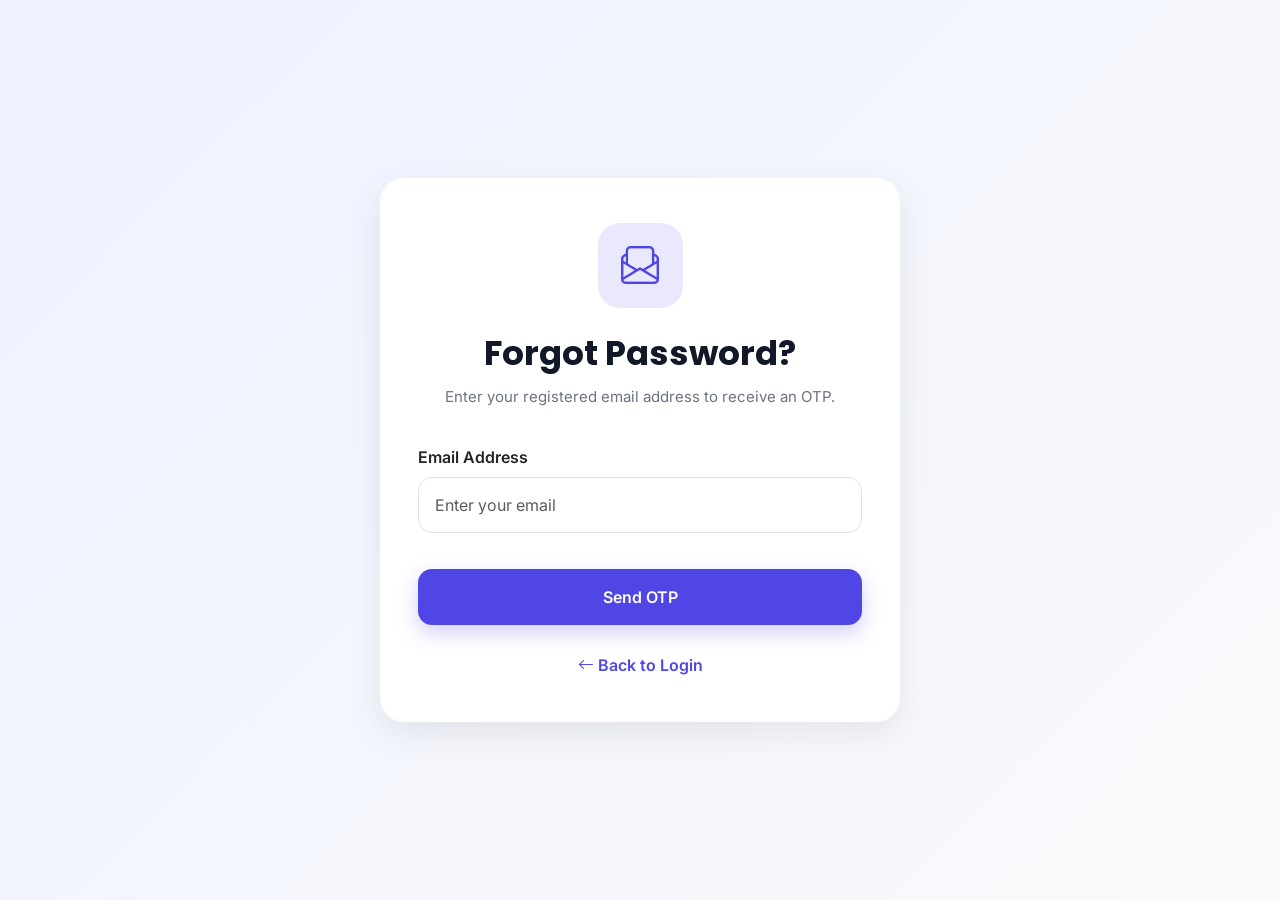
==== forgot-password.html @ e42ff4e5 "Initial project upload" ====
<!DOCTYPE html>
<html lang="en">

<head>

<meta charset="UTF-8">

<meta name="viewport" content="width=device-width, initial-scale=1.0">

<title>Forgot Password Flow</title>

<link href="https://cdn.jsdelivr.net/npm/bootstrap@5.3.3/dist/css/bootstrap.min.css" rel="stylesheet">

<link rel="stylesheet" href="https://cdn.jsdelivr.net/npm/bootstrap-icons@1.11.3/font/bootstrap-icons.min.css">

<link href="https://fonts.googleapis.com/css2?family=Inter:wght@300;400;500;600;700&family=Poppins:wght@500;600;700&display=swap" rel="stylesheet">

<link rel="stylesheet" href="assets/css/forgot-password.css">

</head>

<body>

<div class="forgot-wrapper">

<!-- STEP 1 -->

<div id="step1">

<div class="icon-box">
<i class="bi bi-envelope-paper"></i>
</div>

<h1 class="title">
Forgot Password?
</h1>

<p class="subtitle">
Enter your registered email address to receive an OTP.
</p>

<div class="mb-3">

<label class="form-label">
Email Address
</label>

<input
type="email"
class="form-control"
id="email"
placeholder="Enter your email"
>

</div>

<button class="reset-btn" id="sendOtpBtn">

<span id="sendText">
Send OTP
</span>

<span
class="spinner-border spinner-border-sm d-none"
id="sendLoader">
</span>

</button>

</div>

<!-- STEP 2 -->

<div id="step2" class="step-box">

<div class="icon-box">
<i class="bi bi-shield-lock"></i>
</div>

<h1 class="title">
Verify OTP
</h1>

<p class="subtitle">
Enter the OTP sent to your email address.
</p>

<div class="mb-3">

<label class="form-label">
OTP
</label>

<input
type="text"
class="form-control"
id="otp"
placeholder="Enter OTP"
>

</div>

<button class="reset-btn" id="verifyOtpBtn">

<span id="verifyText">
Verify OTP
</span>

<span
class="spinner-border spinner-border-sm d-none"
id="verifyLoader">
</span>

</button>

</div>

<!-- STEP 3 -->

<div id="step3" class="step-box">

<div class="icon-box">
<i class="bi bi-key"></i>
</div>

<h1 class="title">
Reset Password
</h1>

<p class="subtitle">
Create a new secure password.
</p>

<div class="mb-3">

<label class="form-label">
New Password
</label>

<div class="password-box">

<input
type="password"
class="form-control"
id="newPassword"
placeholder="Enter new password"
>

<span class="toggle-password" id="toggleNewPassword">
<i class="bi bi-eye-slash"></i>
</span>

</div>

</div>

<div class="mb-3">

<label class="form-label">
Confirm Password
</label>

<div class="password-box">

<input
type="password"
class="form-control"
id="confirmPassword"
placeholder="Confirm password"
>

<span class="toggle-password" id="toggleConfirmPassword">
<i class="bi bi-eye-slash"></i>
</span>

</div>

</div>

<button class="reset-btn" id="resetPasswordBtn">

<span id="resetText">
Reset Password
</span>

<span
class="spinner-border spinner-border-sm d-none"
id="resetLoader">
</span>

</button>

</div>

<!-- STEP 4 -->

<div id="step4" class="step-box">

<div class="success-icon">
<i class="bi bi-check-circle-fill"></i>
</div>

<h1 class="title">
Success!
</h1>

<p class="subtitle">
Your password has been reset successfully.
</p>

<a
href="index.html"
class="reset-btn d-flex align-items-center justify-content-center text-decoration-none">

Back To Login

</a>

</div>

<div class="message" id="messageBox"></div>

<div class="back-login">

<a href="index.html">

<i class="bi bi-arrow-left"></i>

Back to Login

</a>

</div>

</div>

<script src="assets/js/forgot-password.js"></script>

</body>
</html>
---- assets/css/forgot-password.css ----
:root{
--primary:#4F46E5;
--primary-dark:#4338CA;
--success:#22C55E;
--danger:#EF4444;
--bg:#F4F7FB;
--text:#111827;
--muted:#6B7280;
--border:#E5E7EB;
--shadow:0 12px 35px rgba(0,0,0,0.08);
}

*{
margin:0;
padding:0;
box-sizing:border-box;
}

body{
font-family:'Inter',sans-serif;
background:linear-gradient(135deg,#EEF2FF,#F9FAFB);
min-height:100vh;
display:flex;
justify-content:center;
align-items:center;
padding:20px;
}

.forgot-wrapper{
width:100%;
max-width:520px;
background:#fff;
border-radius:24px;
padding:45px 38px;
box-shadow:var(--shadow);
}

.icon-box{
width:85px;
height:85px;
margin:auto;
border-radius:22px;
background:rgba(79,70,229,0.12);
display:flex;
align-items:center;
justify-content:center;
margin-bottom:25px;
}

.icon-box i{
font-size:38px;
color:var(--primary);
}

.title{
text-align:center;
font-size:34px;
font-weight:700;
color:var(--text);
font-family:'Poppins',sans-serif;
margin-bottom:10px;
}

.subtitle{
text-align:center;
color:var(--muted);
font-size:15px;
line-height:1.7;
margin-bottom:35px;
}

.form-label{
font-weight:600;
margin-bottom:8px;
}

.form-control{
height:56px;
border-radius:14px;
padding-left:16px;
}

.form-control:focus{
border-color:var(--primary);
box-shadow:0 0 0 4px rgba(79,70,229,0.12);
}

.password-box{
position:relative;
}

.toggle-password{
position:absolute;
top:50%;
right:18px;
transform:translateY(-50%);
cursor:pointer;
color:#6B7280;
}

.reset-btn{
width:100%;
height:56px;
border:none;
border-radius:14px;
background:var(--primary);
color:#fff;
font-weight:600;
font-size:16px;
margin-top:20px;
transition:0.3s;
box-shadow:0 8px 20px rgba(79,70,229,0.25);
}

.reset-btn:hover{
background:var(--primary-dark);
transform:translateY(-2px);
}

.message{
display:none;
margin-top:20px;
text-align:center;
font-weight:600;
font-size:14px;
}

.step-box{
display:none;
}

.back-login{
text-align:center;
margin-top:28px;
}

.back-login a{
text-decoration:none;
color:var(--primary);
font-weight:600;
}

.success-icon{
width:90px;
height:90px;
border-radius:50%;
background:rgba(34,197,94,0.12);
display:flex;
justify-content:center;
align-items:center;
margin:auto;
margin-bottom:20px;
}

.success-icon i{
font-size:40px;
color:var(--success);
}
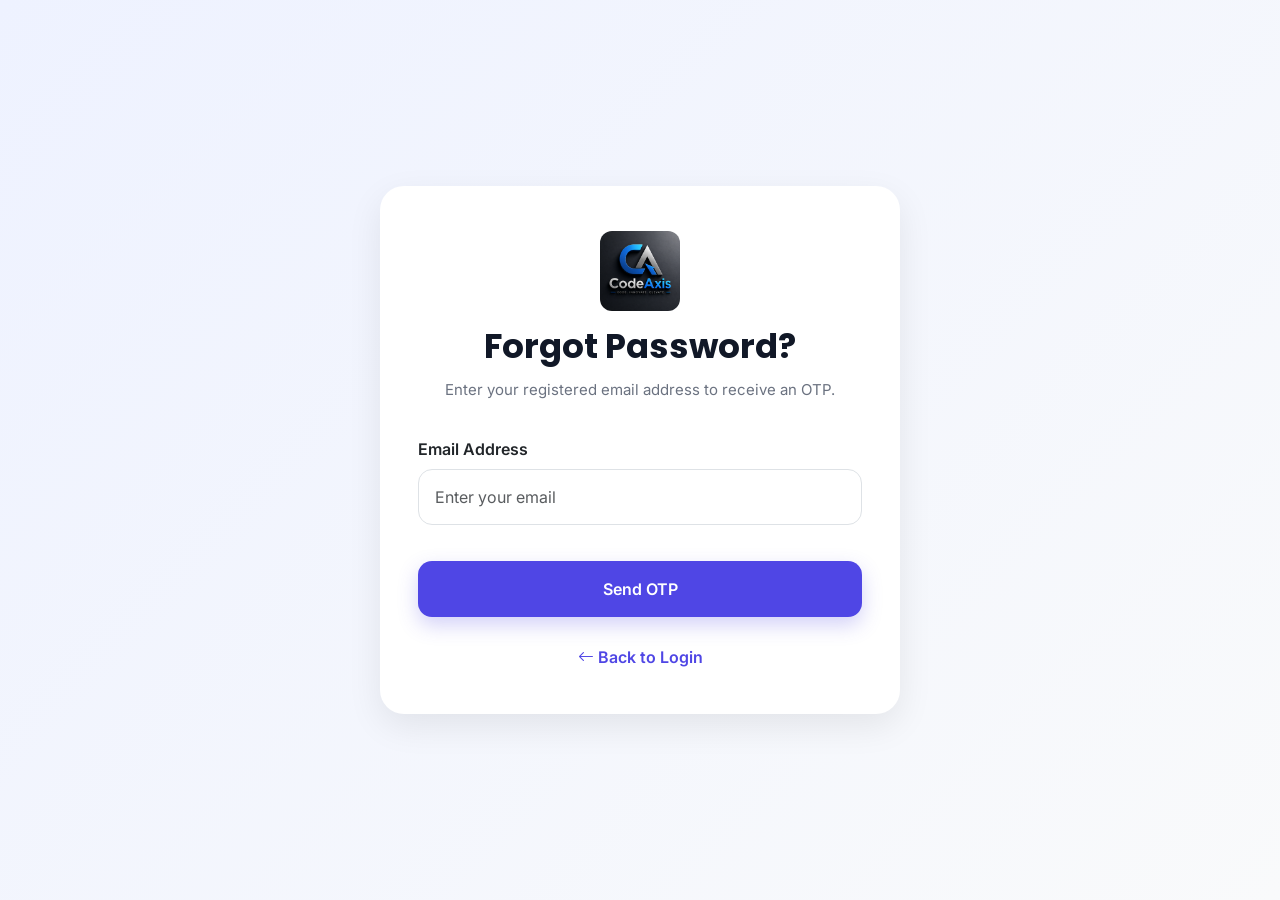
==== commit ecea88db: "Updated project files" ====
--- a/forgot-password.html
+++ b/forgot-password.html
@@ -27,8 +27,8 @@
 
 <div id="step1">
 
-<div class="icon-box">
-<i class="bi bi-envelope-paper"></i>
+<div class="brand-icon">
+    <img src="assets/images/logo.png" alt="Logo">
 </div>
 
 <h1 class="title">
--- a/assets/css/forgot-password.css
+++ b/assets/css/forgot-password.css
@@ -17,7 +17,7 @@
 }
 
 body{
-font-family:'Inter',sans-serif;
+font-family:'Inter',poppins;
 background:linear-gradient(135deg,#EEF2FF,#F9FAFB);
 min-height:100vh;
 display:flex;
@@ -33,31 +33,28 @@
 border-radius:24px;
 padding:45px 38px;
 box-shadow:var(--shadow);
-}
-
-.icon-box{
-width:85px;
-height:85px;
-margin:auto;
-border-radius:22px;
-background:rgba(79,70,229,0.12);
-display:flex;
-align-items:center;
-justify-content:center;
-margin-bottom:25px;
-}
-
-.icon-box i{
-font-size:38px;
-color:var(--primary);
-}
-
+
+}
+
+.brand-icon{
+    display:flex;
+    justify-content:center;
+    align-items:center;
+    margin-bottom:15px;
+}
+
+.brand-icon img{
+    width:80px;
+    height:80px;
+    object-fit:contain;
+    border-radius:12px;
+}
 .title{
 text-align:center;
 font-size:34px;
 font-weight:700;
 color:var(--text);
-font-family:'Poppins',sans-serif;
+font-family:'Poppins',poppins;
 margin-bottom:10px;
 }
 
@@ -155,4 +152,71 @@
 .success-icon i{
 font-size:40px;
 color:var(--success);
-}+}
+@media(max-width:768px){
+
+    .section-heading h1{
+        font-size:40px;
+    }
+
+    .selection-card{
+        margin-bottom:20px;
+    }
+
+    .register-card{
+        padding:35px;
+    }
+
+    .nav-links{
+        gap:15px;
+        font-size:14px;
+    }
+}
+
+@media(max-width:576px){
+
+    .register-card{
+        padding:30px 22px;
+    }
+
+    .button-group{
+        flex-direction:column;
+    }
+
+    .line{
+        width:40px;
+    }
+
+    .section-heading h1{
+        font-size:32px;
+    }
+
+    .title{
+        font-size:30px;
+    }
+
+    .navbar-brand{
+        font-size:24px;
+    }
+
+    .nav-links{
+        gap:12px;
+        font-size:13px;
+    }
+}
+@media(max-width:480px){
+
+  .card,
+  .auth-card{
+    width:100%;
+    max-width:100%;
+    padding:20px;
+  }
+
+  body{
+    padding:15px;
+  }
+
+}
+
+
